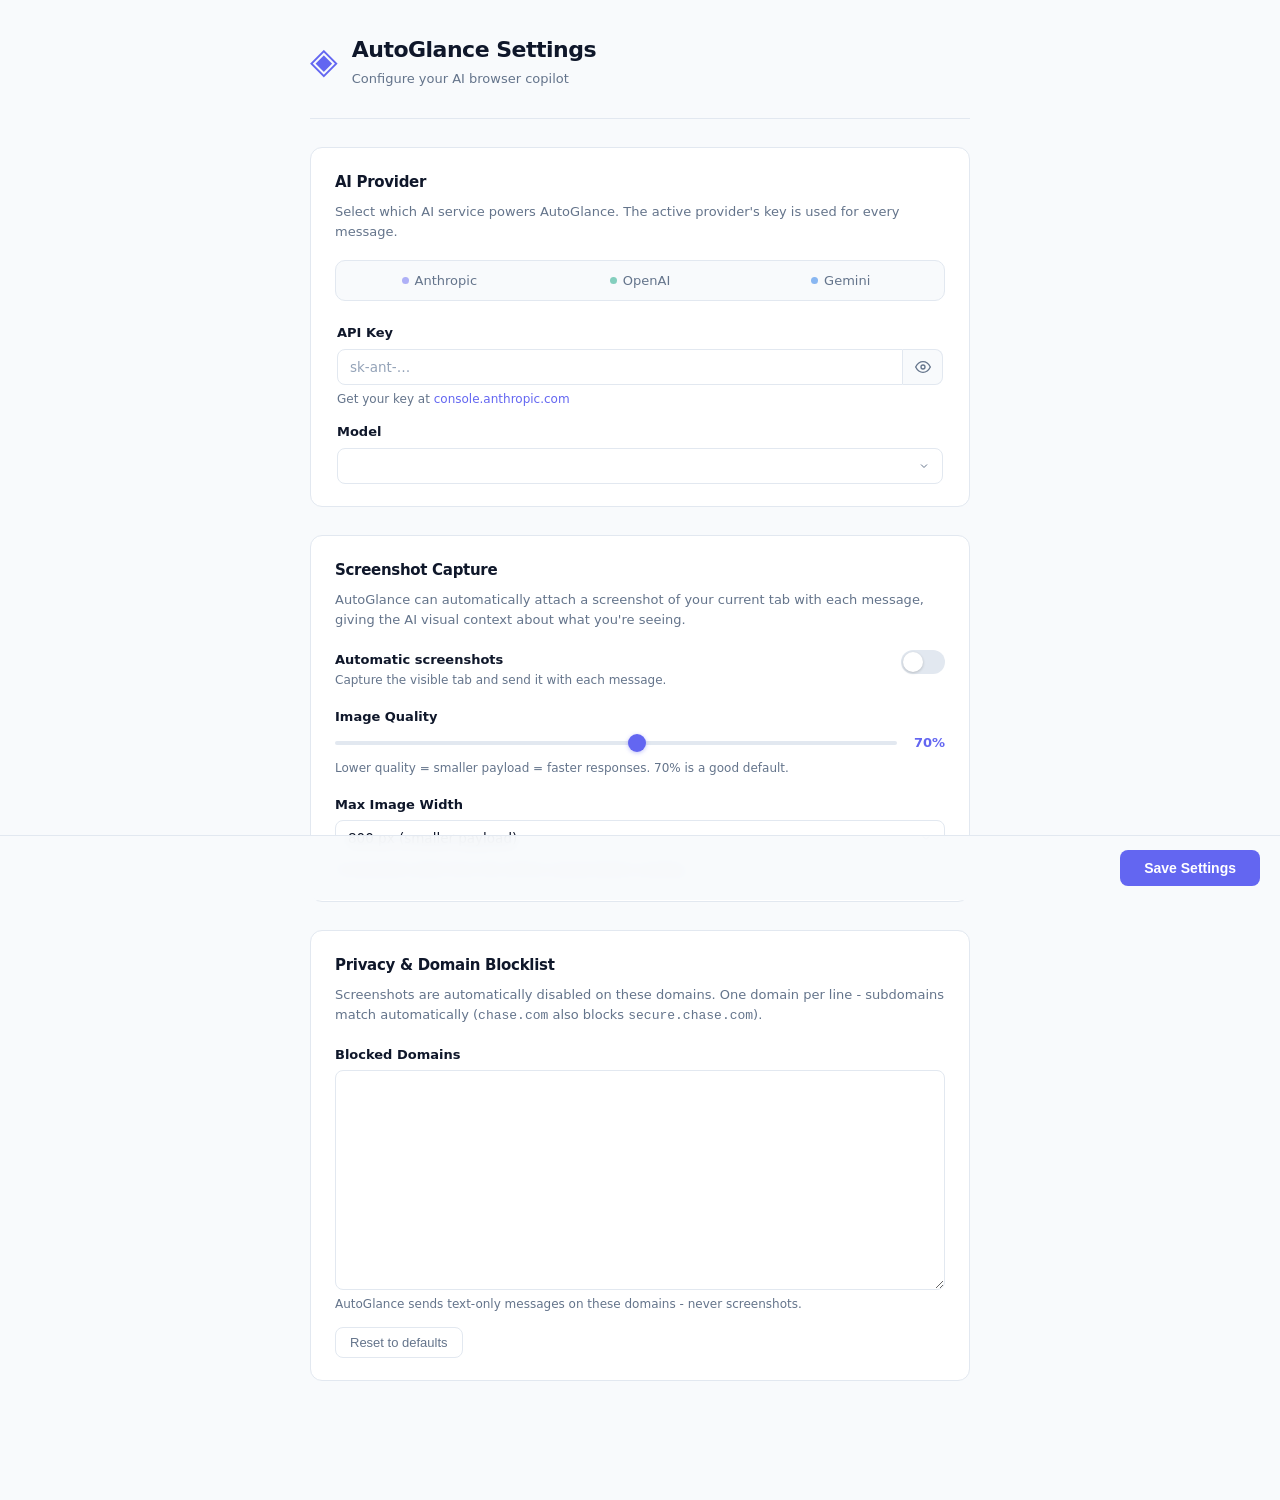
==== extension/options/options.html @ 5f8bc032 "first commit" ====
<!DOCTYPE html>
<html lang="en">
<head>
  <meta charset="UTF-8" />
  <meta name="viewport" content="width=device-width, initial-scale=1.0" />
  <title>AutoGlance Settings</title>
  <link rel="stylesheet" href="options.css" />
</head>
<body>
  <div class="page">
    <header class="page-header">
      <span class="logo-icon">◈</span>
      <div>
        <h1>AutoGlance Settings</h1>
        <p class="subtitle">Configure your AI browser copilot</p>
      </div>
    </header>

    <main class="sections">

      <!-- ── AI Provider ───────────────────────────────────── -->
      <section class="section">
        <h2 class="section-title">AI Provider</h2>
        <p class="section-desc">Select which AI service powers AutoGlance. The active provider's key is used for every message.</p>

        <!-- Segmented slider -->
        <div class="provider-slider" role="radiogroup" aria-label="Select provider">
          <div class="slider-pill" id="slider-pill"></div>
          <button class="slider-option" data-provider="anthropic" role="radio" aria-checked="false">
            <span class="option-dot option-dot--anthropic"></span>
            Anthropic
          </button>
          <button class="slider-option" data-provider="openai" role="radio" aria-checked="false">
            <span class="option-dot option-dot--openai"></span>
            OpenAI
          </button>
          <button class="slider-option" data-provider="gemini" role="radio" aria-checked="false">
            <span class="option-dot option-dot--gemini"></span>
            Gemini
          </button>
        </div>

        <!-- Per-provider panels - only one visible at a time -->
        <div id="panel-anthropic" class="provider-panel">
          <div class="field">
            <label class="label" for="anthropic-key">API Key</label>
            <div class="input-group">
              <input type="password" id="anthropic-key" class="input" placeholder="sk-ant-…" autocomplete="off" spellcheck="false" />
              <button type="button" class="input-action-btn toggle-key" data-target="anthropic-key" title="Show/hide key">
                <svg viewBox="0 0 24 24" fill="none" stroke="currentColor" stroke-width="2" width="16" height="16"><path d="M1 12s4-8 11-8 11 8 11 8-4 8-11 8-11-8-11-8z"/><circle cx="12" cy="12" r="3"/></svg>
              </button>
            </div>
            <p class="field-hint">Get your key at <a href="https://console.anthropic.com/settings/keys" target="_blank">console.anthropic.com</a></p>
          </div>
          <div class="field">
            <label class="label" for="anthropic-model">Model</label>
            <select id="anthropic-model" class="input select" data-provider-models="anthropic"></select>
          </div>
        </div>

        <div id="panel-openai" class="provider-panel hidden">
          <div class="field">
            <label class="label" for="openai-key">API Key</label>
            <div class="input-group">
              <input type="password" id="openai-key" class="input" placeholder="sk-…" autocomplete="off" spellcheck="false" />
              <button type="button" class="input-action-btn toggle-key" data-target="openai-key" title="Show/hide key">
                <svg viewBox="0 0 24 24" fill="none" stroke="currentColor" stroke-width="2" width="16" height="16"><path d="M1 12s4-8 11-8 11 8 11 8-4 8-11 8-11-8-11-8z"/><circle cx="12" cy="12" r="3"/></svg>
              </button>
            </div>
            <p class="field-hint">Get your key at <a href="https://platform.openai.com/api-keys" target="_blank">platform.openai.com</a></p>
          </div>
          <div class="field">
            <label class="label" for="openai-model">Model</label>
            <select id="openai-model" class="input select" data-provider-models="openai"></select>
          </div>
        </div>

        <div id="panel-gemini" class="provider-panel hidden">
          <div class="field">
            <label class="label" for="gemini-key">API Key</label>
            <div class="input-group">
              <input type="password" id="gemini-key" class="input" placeholder="AIza…" autocomplete="off" spellcheck="false" />
              <button type="button" class="input-action-btn toggle-key" data-target="gemini-key" title="Show/hide key">
                <svg viewBox="0 0 24 24" fill="none" stroke="currentColor" stroke-width="2" width="16" height="16"><path d="M1 12s4-8 11-8 11 8 11 8-4 8-11 8-11-8-11-8z"/><circle cx="12" cy="12" r="3"/></svg>
              </button>
            </div>
            <p class="field-hint">Get your key at <a href="https://aistudio.google.com/apikey" target="_blank">aistudio.google.com</a></p>
          </div>
          <div class="field">
            <label class="label" for="gemini-model">Model</label>
            <select id="gemini-model" class="input select" data-provider-models="gemini"></select>
          </div>
        </div>
      </section>

      <!-- ── Screenshot Settings ── -->
      <section class="section">
        <h2 class="section-title">Screenshot Capture</h2>
        <p class="section-desc">AutoGlance can automatically attach a screenshot of your current tab with each message, giving the AI visual context about what you're seeing.</p>

        <div class="field">
          <label class="toggle-row">
            <div>
              <span class="label">Automatic screenshots</span>
              <p class="field-hint">Capture the visible tab and send it with each message.</p>
            </div>
            <div class="toggle-wrapper">
              <input type="checkbox" id="screenshot-enabled" class="toggle-input" />
              <label for="screenshot-enabled" class="toggle-track"><span class="toggle-thumb"></span></label>
            </div>
          </label>
        </div>

        <div class="field">
          <label for="screenshot-quality" class="label">Image Quality</label>
          <div class="slider-row">
            <input type="range" id="screenshot-quality" class="slider" min="30" max="95" step="5" />
            <span id="quality-value" class="slider-value">70%</span>
          </div>
          <p class="field-hint">Lower quality = smaller payload = faster responses. 70% is a good default.</p>
        </div>

        <div class="field">
          <label for="max-width" class="label">Max Image Width</label>
          <select id="max-width" class="input select">
            <option value="800">800 px (smaller payload)</option>
            <option value="1280">1280 px (recommended)</option>
            <option value="1920">1920 px (full resolution)</option>
          </select>
          <p class="field-hint">Screenshots wider than this will be resized before sending.</p>
        </div>
      </section>

      <!-- ── Privacy / Blocklist ── -->
      <section class="section">
        <h2 class="section-title">Privacy &amp; Domain Blocklist</h2>
        <p class="section-desc">Screenshots are automatically disabled on these domains. One domain per line - subdomains match automatically (<code>chase.com</code> also blocks <code>secure.chase.com</code>).</p>

        <div class="field">
          <label for="blocked-domains" class="label">Blocked Domains</label>
          <textarea id="blocked-domains" class="input textarea" rows="10" spellcheck="false"></textarea>
          <p class="field-hint">AutoGlance sends text-only messages on these domains - never screenshots.</p>
        </div>

        <div class="domain-actions">
          <button id="reset-domains" class="secondary-btn">Reset to defaults</button>
        </div>
      </section>

    </main>

    <footer class="page-footer">
      <div id="save-status" class="save-status hidden"></div>
      <button id="save-btn" class="primary-btn">Save Settings</button>
    </footer>
  </div>

  <script type="module" src="options.js"></script>
</body>
</html>
---- extension/options/options.css ----
*, *::before, *::after { box-sizing: border-box; margin: 0; padding: 0; }

:root {
  --color-primary:      #6366f1;
  --color-primary-dark: #4f46e5;
  --color-primary-bg:   #eef2ff;
  --color-surface:      #ffffff;
  --color-bg:           #f8fafc;
  --color-border:       #e2e8f0;
  --color-text:         #0f172a;
  --color-text-muted:   #64748b;
  --color-text-faint:   #94a3b8;
  --color-danger:       #ef4444;
  --color-success:      #10b981;

  /* Provider accent colors */
  --color-anthropic: #6366f1;
  --color-openai:    #10a37f;
  --color-gemini:    #1a73e8;

  --font: -apple-system, BlinkMacSystemFont, 'Segoe UI', system-ui, sans-serif;
  --mono: 'Fira Code', Consolas, monospace;
}

body {
  font-family: var(--font);
  font-size: 14px;
  line-height: 1.6;
  color: var(--color-text);
  background: var(--color-bg);
  min-height: 100vh;
}

.page {
  max-width: 700px;
  margin: 0 auto;
  padding: 0 20px 120px;
}

/* ── Header ── */
.page-header {
  display: flex;
  align-items: center;
  gap: 14px;
  padding: 32px 0 28px;
  border-bottom: 1px solid var(--color-border);
  margin-bottom: 28px;
}

.logo-icon {
  font-size: 36px;
  color: var(--color-primary);
  flex-shrink: 0;
}

.page-header h1 {
  font-size: 22px;
  font-weight: 700;
  letter-spacing: -0.5px;
}

.subtitle {
  font-size: 13px;
  color: var(--color-text-muted);
  margin-top: 2px;
}

/* ── Sections ── */
.sections {
  display: flex;
  flex-direction: column;
  gap: 28px;
}

.section {
  background: var(--color-surface);
  border: 1px solid var(--color-border);
  border-radius: 12px;
  padding: 22px 24px;
  display: flex;
  flex-direction: column;
  gap: 18px;
}

.section-title {
  font-size: 15px;
  font-weight: 700;
  color: var(--color-text);
  letter-spacing: -0.3px;
}

.section-desc {
  font-size: 13px;
  color: var(--color-text-muted);
  line-height: 1.55;
  margin-top: -10px;
}

/* ── Provider Segmented Slider ── */
.provider-slider {
  position: relative;
  display: flex;
  background: var(--color-bg);
  border: 1.5px solid var(--color-border);
  border-radius: 10px;
  padding: 4px;
  gap: 2px;
}

/* Animated sliding pill that sits behind the active option */
.slider-pill {
  position: absolute;
  top: 4px;
  bottom: 4px;
  border-radius: 7px;
  background: var(--color-surface);
  box-shadow: 0 1px 4px rgba(0,0,0,.10);
  transition: left 0.22s cubic-bezier(.4,0,.2,1), width 0.22s cubic-bezier(.4,0,.2,1);
  pointer-events: none;
  z-index: 0;
}

.slider-option {
  position: relative;
  z-index: 1;
  flex: 1;
  display: flex;
  align-items: center;
  justify-content: center;
  gap: 6px;
  padding: 8px 10px;
  font-family: var(--font);
  font-size: 13px;
  font-weight: 500;
  color: var(--color-text-muted);
  background: transparent;
  border: none;
  border-radius: 7px;
  cursor: pointer;
  transition: color 0.15s;
  white-space: nowrap;
}

.slider-option:hover { color: var(--color-text); }

.slider-option.active {
  font-weight: 600;
  color: var(--color-text);
}

.slider-option[data-provider="anthropic"].active { color: var(--color-anthropic); }
.slider-option[data-provider="openai"].active    { color: var(--color-openai); }
.slider-option[data-provider="gemini"].active    { color: var(--color-gemini); }

/* Coloured dot per provider */
.option-dot {
  width: 7px;
  height: 7px;
  border-radius: 50%;
  flex-shrink: 0;
  opacity: 0.5;
  transition: opacity 0.15s;
}

.slider-option.active .option-dot { opacity: 1; }

.option-dot--anthropic { background: var(--color-anthropic); }
.option-dot--openai    { background: var(--color-openai); }
.option-dot--gemini    { background: var(--color-gemini); }

/* Provider setting panels */
.provider-panel {
  display: flex;
  flex-direction: column;
  gap: 14px;
  padding: 4px 2px 0;
}

.provider-panel.hidden { display: none; }

/* ── Fields ── */
.field {
  display: flex;
  flex-direction: column;
  gap: 5px;
}

.label {
  font-size: 13px;
  font-weight: 600;
  color: var(--color-text);
}

.required { color: var(--color-danger); }

.field-hint {
  font-size: 12px;
  color: var(--color-text-muted);
  line-height: 1.5;
}

.field-hint a {
  color: var(--color-primary);
  text-decoration: none;
}

.field-hint a:hover { text-decoration: underline; }

.field-hint code {
  font-family: var(--mono);
  font-size: 11.5px;
  background: var(--color-bg);
  padding: 1px 5px;
  border-radius: 4px;
  border: 1px solid var(--color-border);
}

/* ── Inputs ── */
.input {
  width: 100%;
  padding: 9px 12px;
  font-family: var(--font);
  font-size: 13.5px;
  color: var(--color-text);
  background: var(--color-surface);
  border: 1.5px solid var(--color-border);
  border-radius: 8px;
  outline: none;
  transition: border-color 0.15s, box-shadow 0.15s;
}

.input:focus {
  border-color: var(--color-primary);
  box-shadow: 0 0 0 3px rgba(99,102,241,.12);
}

.input::placeholder { color: var(--color-text-faint); }

.select {
  appearance: none;
  background-image: url("data:image/svg+xml,%3Csvg xmlns='http://www.w3.org/2000/svg' width='12' height='12' viewBox='0 0 24 24' fill='none' stroke='%2364748b' stroke-width='2'%3E%3Cpolyline points='6 9 12 15 18 9'/%3E%3C/svg%3E");
  background-repeat: no-repeat;
  background-position: right 12px center;
  padding-right: 36px;
  cursor: pointer;
}

.textarea {
  resize: vertical;
  min-height: 160px;
  font-family: var(--mono);
  font-size: 12.5px;
  line-height: 1.6;
}

/* Input with action button */
.input-group {
  display: flex;
}

.input-group .input {
  border-radius: 8px 0 0 8px;
  flex: 1;
}

.input-action-btn {
  display: flex;
  align-items: center;
  justify-content: center;
  width: 40px;
  background: var(--color-bg);
  border: 1.5px solid var(--color-border);
  border-left: none;
  border-radius: 0 8px 8px 0;
  cursor: pointer;
  color: var(--color-text-muted);
  transition: background 0.15s, color 0.15s;
}

.input-action-btn:hover {
  background: var(--color-primary-bg);
  color: var(--color-primary);
}

/* ── Toggle Switch ── */
.toggle-row {
  display: flex;
  align-items: flex-start;
  justify-content: space-between;
  gap: 16px;
  cursor: default;
}

.toggle-wrapper { flex-shrink: 0; position: relative; margin-top: 2px; }

.toggle-input { position: absolute; opacity: 0; width: 0; height: 0; }

.toggle-track {
  display: flex;
  align-items: center;
  width: 44px;
  height: 24px;
  background: var(--color-border);
  border-radius: 12px;
  padding: 2px;
  cursor: pointer;
  transition: background 0.2s;
}

.toggle-input:checked + .toggle-track { background: var(--color-primary); }

.toggle-thumb {
  width: 20px;
  height: 20px;
  background: #fff;
  border-radius: 50%;
  box-shadow: 0 1px 3px rgba(0,0,0,.2);
  transition: transform 0.2s;
}

.toggle-input:checked + .toggle-track .toggle-thumb { transform: translateX(20px); }

/* ── Slider ── */
.slider-row { display: flex; align-items: center; gap: 12px; }

.slider {
  flex: 1;
  -webkit-appearance: none;
  height: 4px;
  border-radius: 2px;
  background: var(--color-border);
  outline: none;
  cursor: pointer;
}

.slider::-webkit-slider-thumb {
  -webkit-appearance: none;
  width: 18px;
  height: 18px;
  border-radius: 50%;
  background: var(--color-primary);
  cursor: pointer;
  box-shadow: 0 1px 4px rgba(99,102,241,.4);
}

.slider-value {
  font-size: 13px;
  font-weight: 600;
  color: var(--color-primary);
  min-width: 36px;
  text-align: right;
}

/* ── Misc ── */
.domain-actions { display: flex; gap: 8px; margin-top: -4px; }

.secondary-btn {
  padding: 7px 14px;
  font-size: 13px;
  font-weight: 500;
  background: var(--color-surface);
  border: 1.5px solid var(--color-border);
  border-radius: 8px;
  cursor: pointer;
  color: var(--color-text-muted);
  transition: border-color 0.15s, color 0.15s;
}

.secondary-btn:hover { border-color: var(--color-primary); color: var(--color-primary); }

/* ── Footer ── */
.page-footer {
  position: fixed;
  bottom: 0;
  left: 0;
  right: 0;
  background: rgba(248,250,252,.92);
  backdrop-filter: blur(8px);
  border-top: 1px solid var(--color-border);
  padding: 14px 20px;
  display: flex;
  align-items: center;
  justify-content: flex-end;
  gap: 12px;
}

.primary-btn {
  padding: 10px 24px;
  font-size: 14px;
  font-weight: 600;
  background: var(--color-primary);
  color: #fff;
  border: none;
  border-radius: 8px;
  cursor: pointer;
  transition: background 0.15s, transform 0.1s;
}

.primary-btn:hover { background: var(--color-primary-dark); }
.primary-btn:active { transform: scale(0.97); }
.primary-btn:disabled { opacity: 0.5; cursor: not-allowed; }

.save-status {
  font-size: 13px;
  font-weight: 500;
  padding: 6px 12px;
  border-radius: 6px;
}

.save-status.success { background: #ecfdf5; color: #065f46; }
.save-status.error   { background: #fef2f2; color: #991b1b; }
.save-status.hidden  { display: none; }
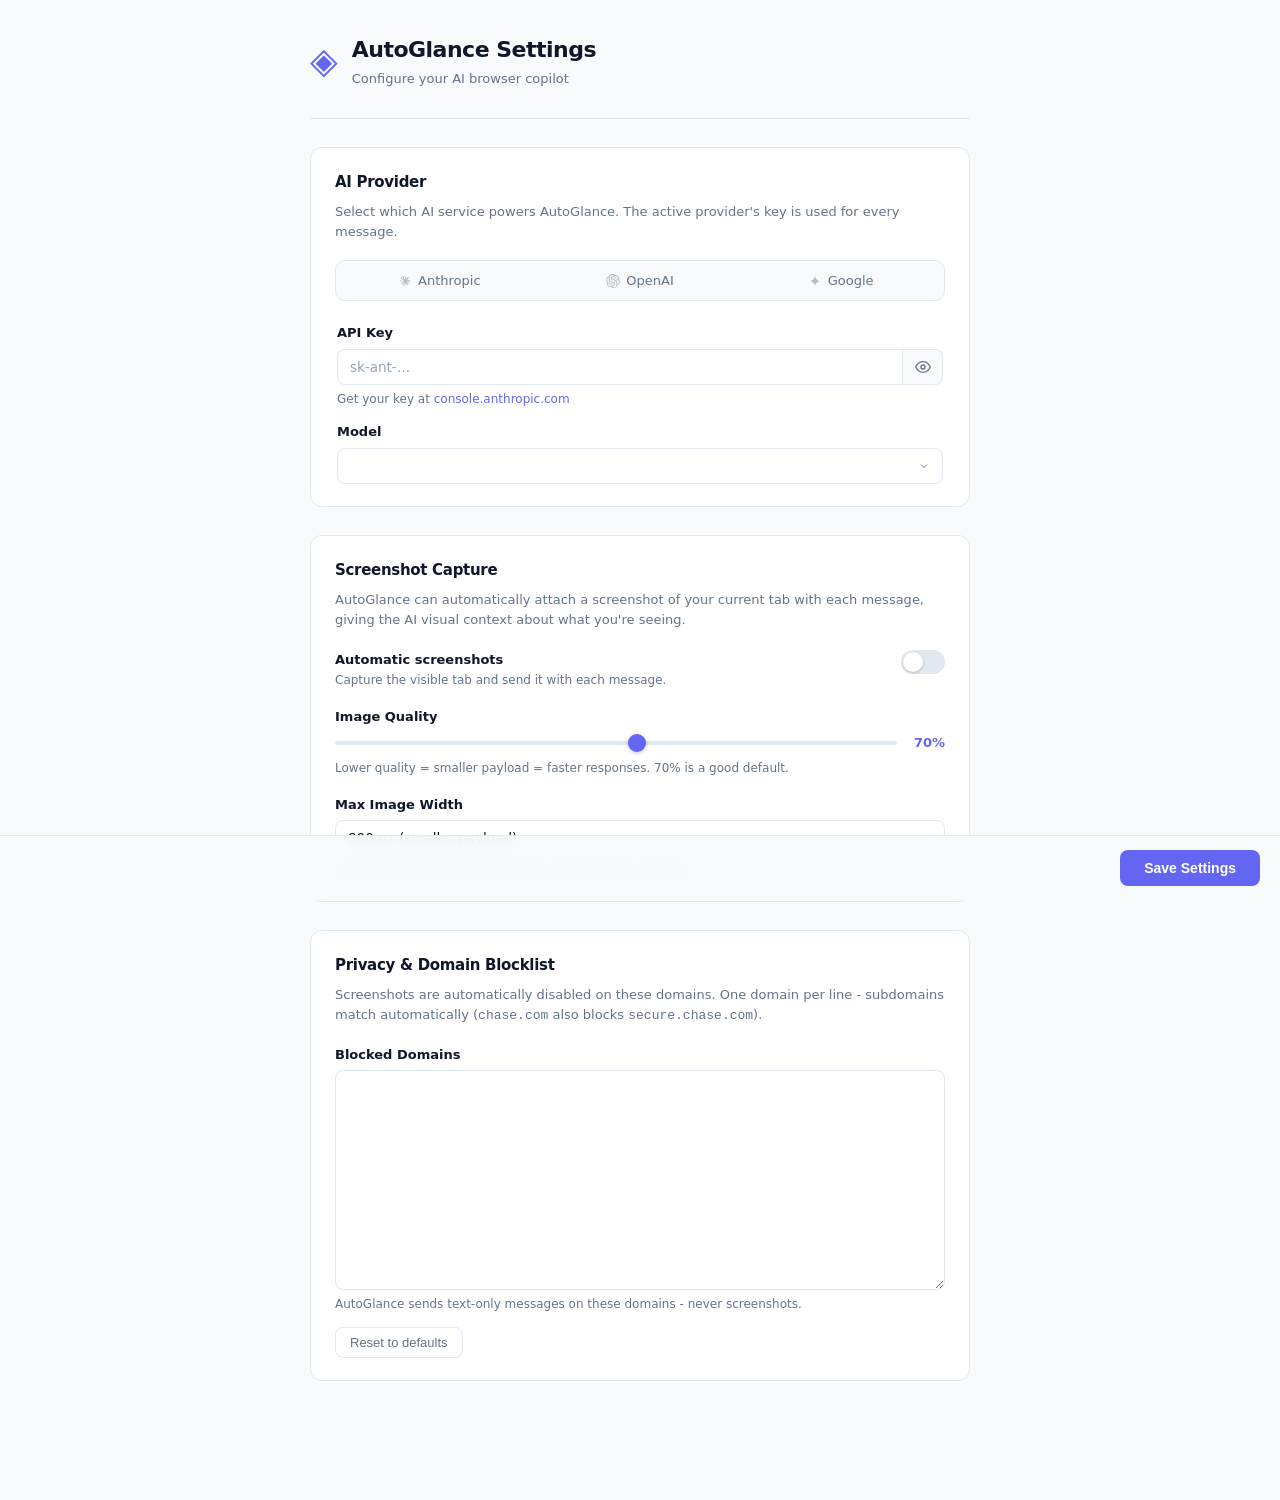
==== commit 48f6d029: "v3.1" ====
--- a/extension/options/options.html
+++ b/extension/options/options.html
@@ -27,16 +27,22 @@
         <div class="provider-slider" role="radiogroup" aria-label="Select provider">
           <div class="slider-pill" id="slider-pill"></div>
           <button class="slider-option" data-provider="anthropic" role="radio" aria-checked="false">
-            <span class="option-dot option-dot--anthropic"></span>
+            <svg class="option-icon" viewBox="0 0 512 512" fill="currentColor" aria-hidden="true">
+              <path d="M142.27 316.619l73.655-41.326 1.238-3.589-1.238-1.996-3.589-.001-12.31-.759-42.084-1.138-36.498-1.516-35.361-1.896-8.897-1.895-8.34-10.995.859-5.484 7.482-5.03 10.717.935 23.683 1.617 35.537 2.452 25.782 1.517 38.193 3.968h6.064l.86-2.451-2.073-1.517-1.618-1.517-36.776-24.922-39.81-26.338-20.852-15.166-11.273-7.683-5.687-7.204-2.451-15.721 10.237-11.273 13.75.935 3.513.936 13.928 10.716 29.749 23.027 38.848 28.612 5.687 4.727 2.275-1.617.278-1.138-2.553-4.271-21.13-38.193-22.546-38.848-10.035-16.101-2.654-9.655c-.935-3.968-1.617-7.304-1.617-11.374l11.652-15.823 6.445-2.073 15.545 2.073 6.547 5.687 9.655 22.092 15.646 34.78 24.265 47.291 7.103 14.028 3.791 12.992 1.416 3.968 2.449-.001v-2.275l1.997-26.641 3.69-32.707 3.589-42.084 1.239-11.854 5.863-14.206 11.652-7.683 9.099 4.348 7.482 10.716-1.036 6.926-4.449 28.915-8.72 45.294-5.687 30.331h3.313l3.792-3.791 15.342-20.372 25.782-32.227 11.374-12.789 13.27-14.129 8.517-6.724 16.1-.001 11.854 17.617-5.307 18.199-16.581 21.029-13.75 17.819-19.716 26.54-12.309 21.231 1.138 1.694 2.932-.278 44.536-9.479 24.062-4.347 28.714-4.928 12.992 6.066 1.416 6.167-5.106 12.613-30.71 7.583-36.018 7.204-53.636 12.689-.657.48.758.935 24.164 2.275 10.337.556h25.301l47.114 3.514 12.309 8.139 7.381 9.959-1.238 7.583-18.957 9.655-25.579-6.066-59.702-14.205-20.474-5.106-2.83-.001v1.694l17.061 16.682 31.266 28.233 39.152 36.397 1.997 8.999-5.03 7.102-5.307-.758-34.401-25.883-13.27-11.651-30.053-25.302-1.996-.001v2.654l6.926 10.136 36.574 54.975 1.895 16.859-2.653 5.485-9.479 3.311-10.414-1.895-21.408-30.054-22.092-33.844-17.819-30.331-2.173 1.238-10.515 113.261-4.929 5.788-11.374 4.348-9.478-7.204-5.03-11.652 5.03-23.027 6.066-30.052 4.928-23.886 4.449-29.674 2.654-9.858-.177-.657-2.173.278-22.37 30.71-34.021 45.977-26.919 28.815-6.445 2.553-11.173-5.789 1.037-10.337 6.243-9.2 37.257-47.392 22.47-29.371 14.508-16.961-.101-2.451h-.859l-98.954 64.251-17.618 2.275-7.583-7.103.936-11.652 3.589-3.791 29.749-20.474z"/>
+            </svg>
             Anthropic
           </button>
           <button class="slider-option" data-provider="openai" role="radio" aria-checked="false">
-            <span class="option-dot option-dot--openai"></span>
+            <svg class="option-icon" viewBox="0 0 24 24" fill="currentColor" aria-hidden="true">
+              <path d="M22.28 9.82a5.99 5.99 0 0 0-.52-4.91 6.05 6.05 0 0 0-6.51-2.9A6.07 6.07 0 0 0 4.98 4.18a5.99 5.99 0 0 0-4 2.9 6.05 6.05 0 0 0 .74 7.1 5.98 5.98 0 0 0 .51 4.91 6.05 6.05 0 0 0 6.51 2.9A6.07 6.07 0 0 0 13.26 24a6.06 6.06 0 0 0 5.77-4.21 5.99 5.99 0 0 0 4-2.9 6.06 6.06 0 0 0-.75-7.07zm-9.02 12.61a4.48 4.48 0 0 1-2.88-1.04l.14-.08 4.78-2.76a.8.8 0 0 0 .39-.68V11.7l2.02 1.17a.07.07 0 0 1 .04.05v5.58a4.5 4.5 0 0 1-4.49 4.49zM3.6 18.3a4.47 4.47 0 0 1-.54-3.01l.14.08 4.78 2.76a.77.77 0 0 0 .78 0l5.84-3.37v2.33a.08.08 0 0 1-.03.06L9.74 19.95A4.5 4.5 0 0 1 3.6 18.3zm-1.26-10.4a4.49 4.49 0 0 1 2.37-1.97v5.68a.77.77 0 0 0 .39.68l5.81 3.35-2.02 1.17a.08.08 0 0 1-.07 0L3.99 14a4.5 4.5 0 0 1-1.65-6.1zm16.6 3.86-5.84-3.37 2.02-1.17a.08.08 0 0 1 .07 0l4.83 2.79a4.49 4.49 0 0 1-.68 8.1v-5.67a.79.79 0 0 0-.4-.68zm2.01-3.02-.14-.08-4.77-2.78a.78.78 0 0 0-.79 0L9.41 9.23V6.9a.07.07 0 0 1 .03-.06l4.83-2.79a4.5 4.5 0 0 1 6.68 4.66zm-12.64 4.14L6.3 11.71a.08.08 0 0 1-.04-.06V6.08a4.5 4.5 0 0 1 7.38-3.45l-.14.08-4.78 2.76a.8.8 0 0 0-.39.68zm1.1-2.36 2.6-1.5 2.6 1.5v3l-2.6 1.5-2.6-1.5z"/>
+            </svg>
             OpenAI
           </button>
           <button class="slider-option" data-provider="gemini" role="radio" aria-checked="false">
-            <span class="option-dot option-dot--gemini"></span>
-            Gemini
+            <svg class="option-icon" viewBox="0 0 24 24" fill="currentColor" aria-hidden="true">
+              <path d="M12 2C12 7.52 7.52 12 2 12c5.52 0 10 4.48 10 10 0-5.52 4.48-10 10-10-5.52 0-10-4.48-10-10z"/>
+            </svg>
+            Google
           </button>
         </div>
 
--- a/extension/options/options.css
+++ b/extension/options/options.css
@@ -14,7 +14,7 @@
   --color-success:      #10b981;
 
   /* Provider accent colors */
-  --color-anthropic: #6366f1;
+  --color-anthropic: #E8784D;
   --color-openai:    #10a37f;
   --color-gemini:    #1a73e8;
 
@@ -152,21 +152,16 @@
 .slider-option[data-provider="openai"].active    { color: var(--color-openai); }
 .slider-option[data-provider="gemini"].active    { color: var(--color-gemini); }
 
-/* Coloured dot per provider */
-.option-dot {
-  width: 7px;
-  height: 7px;
-  border-radius: 50%;
+/* Provider logo icon */
+.option-icon {
+  width: 14px;
+  height: 14px;
   flex-shrink: 0;
-  opacity: 0.5;
+  opacity: 0.45;
   transition: opacity 0.15s;
 }
 
-.slider-option.active .option-dot { opacity: 1; }
-
-.option-dot--anthropic { background: var(--color-anthropic); }
-.option-dot--openai    { background: var(--color-openai); }
-.option-dot--gemini    { background: var(--color-gemini); }
+.slider-option.active .option-icon { opacity: 1; }
 
 /* Provider setting panels */
 .provider-panel {
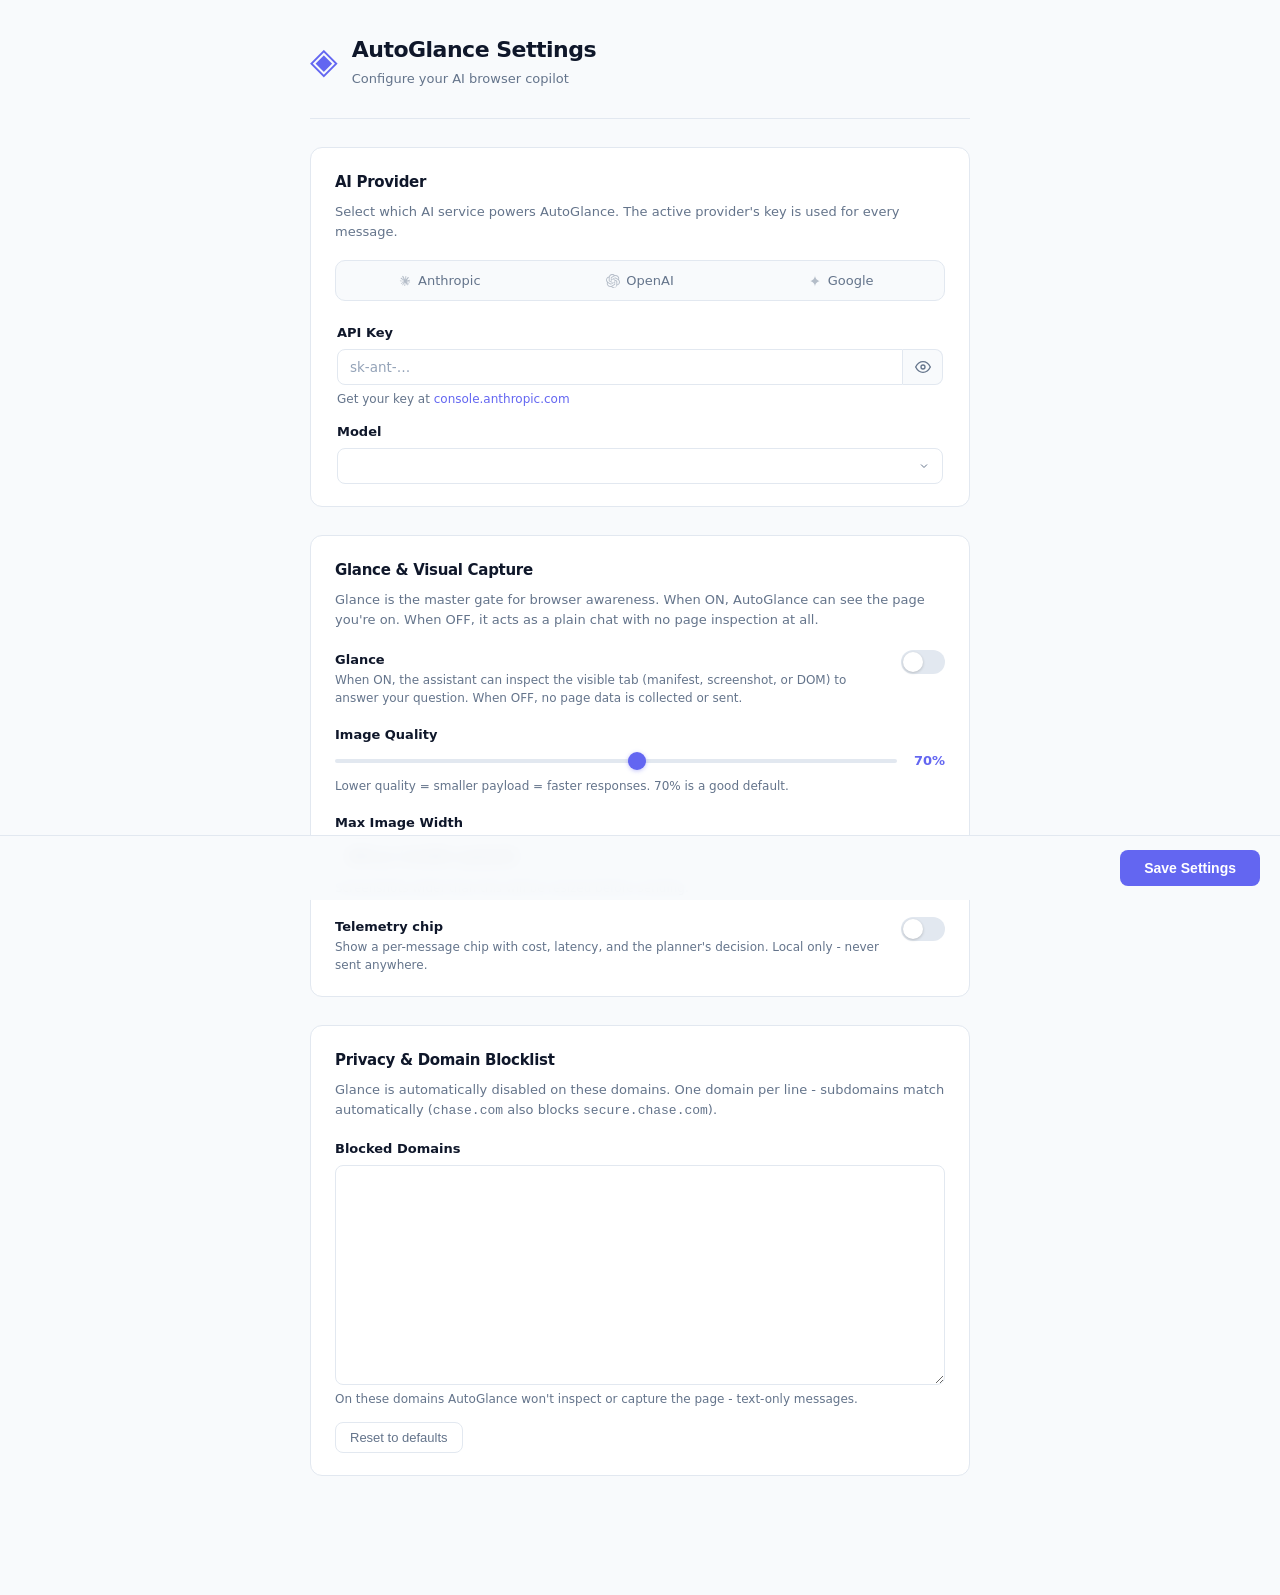
==== commit a7fba133: "v4.0 - new glance optimization architecture first stage" ====
--- a/extension/options/options.html
+++ b/extension/options/options.html
@@ -99,20 +99,20 @@
         </div>
       </section>
 
-      <!-- ── Screenshot Settings ── -->
+      <!-- ── Glance & Visual Capture ── -->
       <section class="section">
-        <h2 class="section-title">Screenshot Capture</h2>
-        <p class="section-desc">AutoGlance can automatically attach a screenshot of your current tab with each message, giving the AI visual context about what you're seeing.</p>
+        <h2 class="section-title">Glance &amp; Visual Capture</h2>
+        <p class="section-desc">Glance is the master gate for browser awareness. When ON, AutoGlance can see the page you're on. When OFF, it acts as a plain chat with no page inspection at all.</p>
 
         <div class="field">
           <label class="toggle-row">
             <div>
-              <span class="label">Automatic screenshots</span>
-              <p class="field-hint">Capture the visible tab and send it with each message.</p>
+              <span class="label">Glance</span>
+              <p class="field-hint">When ON, the assistant can inspect the visible tab (manifest, screenshot, or DOM) to answer your question. When OFF, no page data is collected or sent.</p>
             </div>
             <div class="toggle-wrapper">
-              <input type="checkbox" id="screenshot-enabled" class="toggle-input" />
-              <label for="screenshot-enabled" class="toggle-track"><span class="toggle-thumb"></span></label>
+              <input type="checkbox" id="glance-enabled" class="toggle-input" />
+              <label for="glance-enabled" class="toggle-track"><span class="toggle-thumb"></span></label>
             </div>
           </label>
         </div>
@@ -135,17 +135,30 @@
           </select>
           <p class="field-hint">Screenshots wider than this will be resized before sending.</p>
         </div>
+
+        <div class="field">
+          <label class="toggle-row">
+            <div>
+              <span class="label">Telemetry chip</span>
+              <p class="field-hint">Show a per-message chip with cost, latency, and the planner's decision. Local only - never sent anywhere.</p>
+            </div>
+            <div class="toggle-wrapper">
+              <input type="checkbox" id="show-telemetry" class="toggle-input" />
+              <label for="show-telemetry" class="toggle-track"><span class="toggle-thumb"></span></label>
+            </div>
+          </label>
+        </div>
       </section>
 
       <!-- ── Privacy / Blocklist ── -->
       <section class="section">
         <h2 class="section-title">Privacy &amp; Domain Blocklist</h2>
-        <p class="section-desc">Screenshots are automatically disabled on these domains. One domain per line - subdomains match automatically (<code>chase.com</code> also blocks <code>secure.chase.com</code>).</p>
+        <p class="section-desc">Glance is automatically disabled on these domains. One domain per line - subdomains match automatically (<code>chase.com</code> also blocks <code>secure.chase.com</code>).</p>
 
         <div class="field">
           <label for="blocked-domains" class="label">Blocked Domains</label>
           <textarea id="blocked-domains" class="input textarea" rows="10" spellcheck="false"></textarea>
-          <p class="field-hint">AutoGlance sends text-only messages on these domains - never screenshots.</p>
+          <p class="field-hint">On these domains AutoGlance won't inspect or capture the page - text-only messages.</p>
         </div>
 
         <div class="domain-actions">
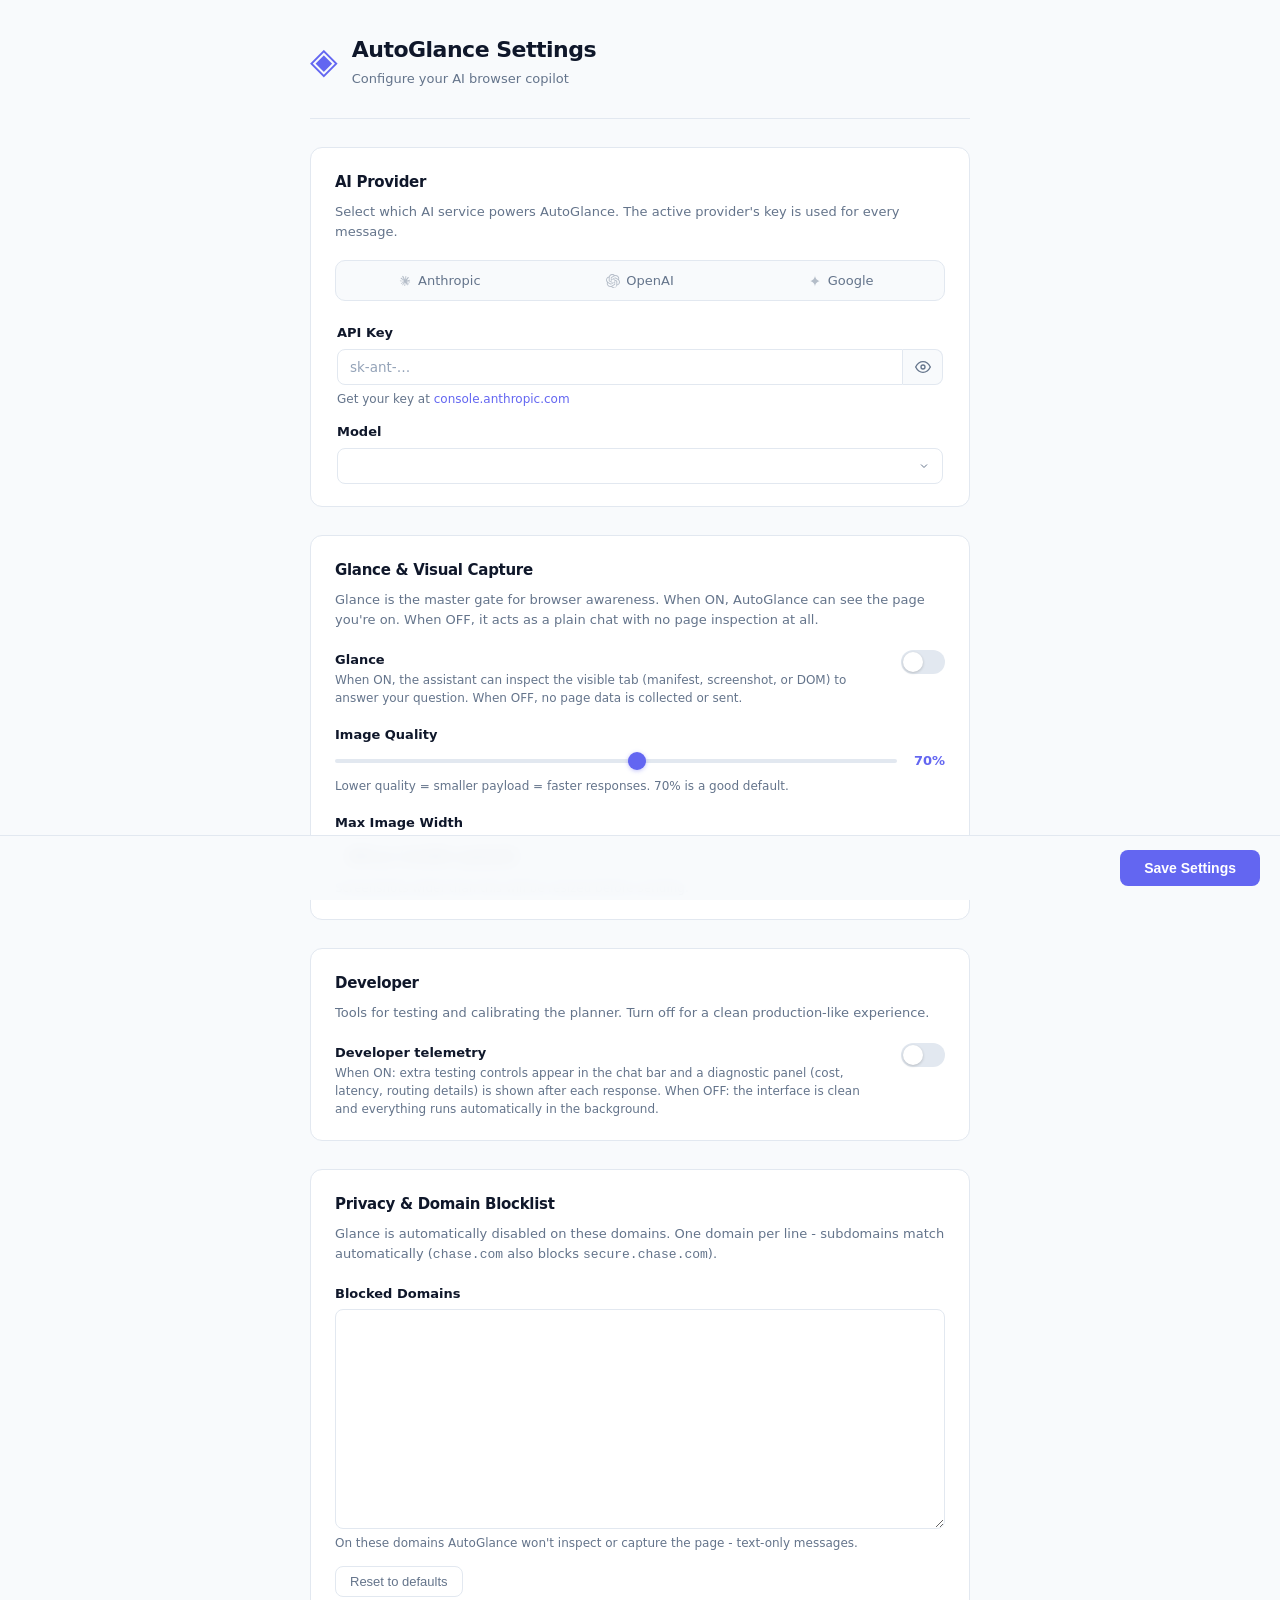
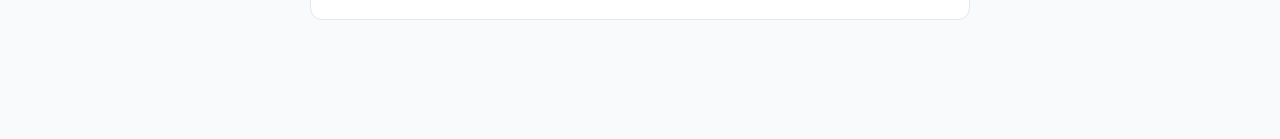
==== commit 65fe6bf5: "v4.3 - new glance optimization architecture version 4" ====
--- a/extension/options/options.html
+++ b/extension/options/options.html
@@ -136,18 +136,26 @@
           <p class="field-hint">Screenshots wider than this will be resized before sending.</p>
         </div>
 
+      </section>
+
+      <!-- ── Developer ── -->
+      <section class="section">
+        <h2 class="section-title">Developer</h2>
+        <p class="section-desc">Tools for testing and calibrating the planner. Turn off for a clean production-like experience.</p>
+
         <div class="field">
           <label class="toggle-row">
             <div>
-              <span class="label">Telemetry chip</span>
-              <p class="field-hint">Show a per-message chip with cost, latency, and the planner's decision. Local only - never sent anywhere.</p>
+              <span class="label">Developer telemetry</span>
+              <p class="field-hint">When ON: extra testing controls appear in the chat bar and a diagnostic panel (cost, latency, routing details) is shown after each response. When OFF: the interface is clean and everything runs automatically in the background.</p>
             </div>
             <div class="toggle-wrapper">
-              <input type="checkbox" id="show-telemetry" class="toggle-input" />
-              <label for="show-telemetry" class="toggle-track"><span class="toggle-thumb"></span></label>
+              <input type="checkbox" id="developer-telemetry" class="toggle-input" />
+              <label for="developer-telemetry" class="toggle-track"><span class="toggle-thumb"></span></label>
             </div>
           </label>
         </div>
+
       </section>
 
       <!-- ── Privacy / Blocklist ── -->
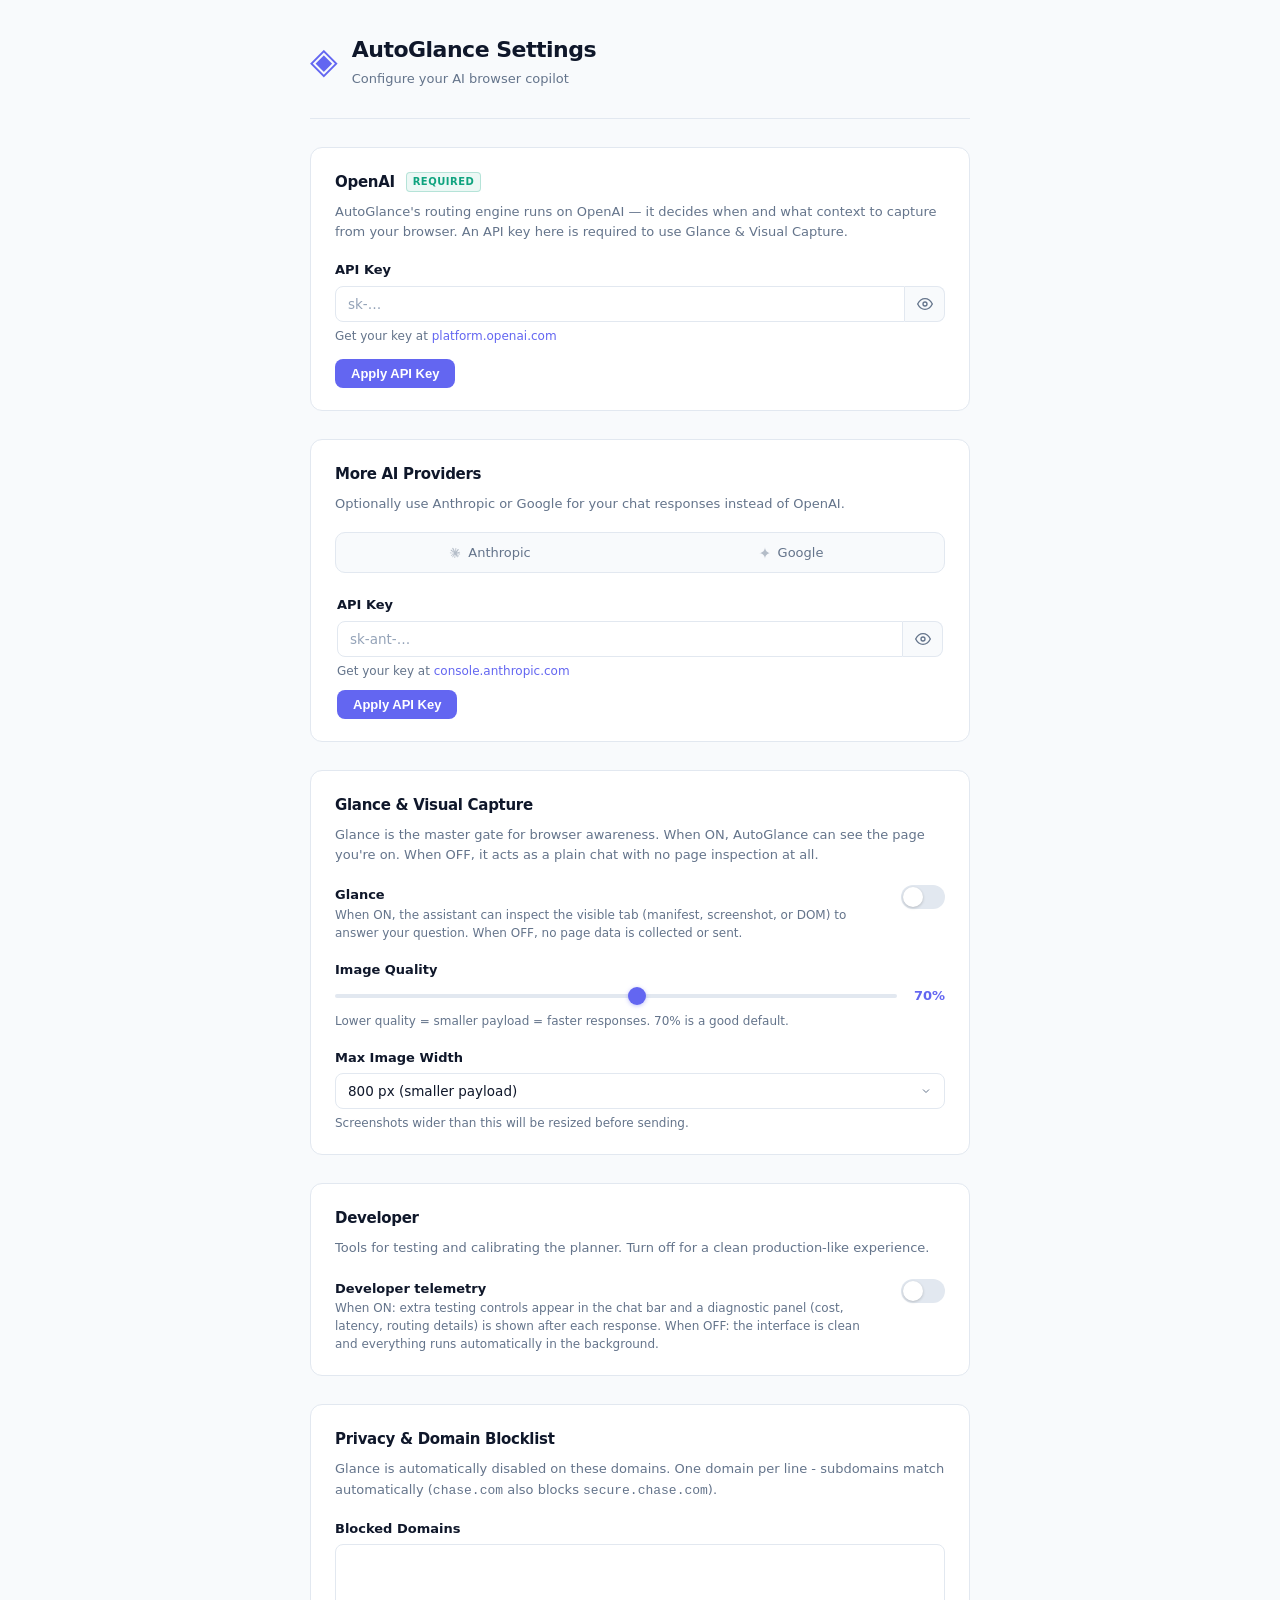
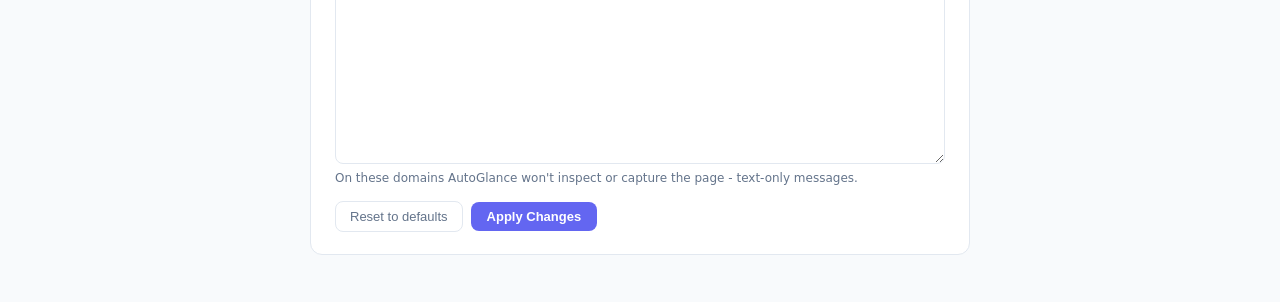
==== commit 8420278a: "v5.0 - settings page update" ====
--- a/extension/options/options.html
+++ b/extension/options/options.html
@@ -18,10 +18,31 @@
 
     <main class="sections">
 
-      <!-- ── AI Provider ───────────────────────────────────── -->
+      <!-- ── OpenAI (Required) ──────────────────────────────────────────────── -->
       <section class="section">
-        <h2 class="section-title">AI Provider</h2>
-        <p class="section-desc">Select which AI service powers AutoGlance. The active provider's key is used for every message.</p>
+        <h2 class="section-title">OpenAI <span class="required-badge">Required</span></h2>
+        <p class="section-desc">AutoGlance's routing engine runs on OpenAI — it decides when and what context to capture from your browser. An API key here is required to use Glance &amp; Visual Capture.</p>
+
+        <div class="field">
+          <label class="label" for="openai-key">API Key</label>
+          <div class="input-group">
+            <input type="password" id="openai-key" class="input" placeholder="sk-…" autocomplete="off" spellcheck="false" />
+            <button type="button" class="input-action-btn toggle-key" data-target="openai-key" title="Show/hide key">
+              <svg viewBox="0 0 24 24" fill="none" stroke="currentColor" stroke-width="2" width="16" height="16"><path d="M1 12s4-8 11-8 11 8 11 8-4 8-11 8-11-8-11-8z"/><circle cx="12" cy="12" r="3"/></svg>
+            </button>
+          </div>
+          <p class="field-hint">Get your key at <a href="https://platform.openai.com/api-keys" target="_blank">platform.openai.com</a></p>
+        </div>
+        <div class="section-actions">
+          <button id="apply-openai-key" class="apply-btn">Apply API Key</button>
+          <span id="openai-key-status" class="inline-status hidden"></span>
+        </div>
+      </section>
+
+      <!-- ── More AI Providers ──────────────────────────────────────────────── -->
+      <section class="section">
+        <h2 class="section-title">More AI Providers</h2>
+        <p class="section-desc">Optionally use Anthropic or Google for your chat responses instead of OpenAI.</p>
 
         <!-- Segmented slider -->
         <div class="provider-slider" role="radiogroup" aria-label="Select provider">
@@ -32,12 +53,6 @@
             </svg>
             Anthropic
           </button>
-          <button class="slider-option" data-provider="openai" role="radio" aria-checked="false">
-            <svg class="option-icon" viewBox="0 0 24 24" fill="currentColor" aria-hidden="true">
-              <path d="M22.28 9.82a5.99 5.99 0 0 0-.52-4.91 6.05 6.05 0 0 0-6.51-2.9A6.07 6.07 0 0 0 4.98 4.18a5.99 5.99 0 0 0-4 2.9 6.05 6.05 0 0 0 .74 7.1 5.98 5.98 0 0 0 .51 4.91 6.05 6.05 0 0 0 6.51 2.9A6.07 6.07 0 0 0 13.26 24a6.06 6.06 0 0 0 5.77-4.21 5.99 5.99 0 0 0 4-2.9 6.06 6.06 0 0 0-.75-7.07zm-9.02 12.61a4.48 4.48 0 0 1-2.88-1.04l.14-.08 4.78-2.76a.8.8 0 0 0 .39-.68V11.7l2.02 1.17a.07.07 0 0 1 .04.05v5.58a4.5 4.5 0 0 1-4.49 4.49zM3.6 18.3a4.47 4.47 0 0 1-.54-3.01l.14.08 4.78 2.76a.77.77 0 0 0 .78 0l5.84-3.37v2.33a.08.08 0 0 1-.03.06L9.74 19.95A4.5 4.5 0 0 1 3.6 18.3zm-1.26-10.4a4.49 4.49 0 0 1 2.37-1.97v5.68a.77.77 0 0 0 .39.68l5.81 3.35-2.02 1.17a.08.08 0 0 1-.07 0L3.99 14a4.5 4.5 0 0 1-1.65-6.1zm16.6 3.86-5.84-3.37 2.02-1.17a.08.08 0 0 1 .07 0l4.83 2.79a4.49 4.49 0 0 1-.68 8.1v-5.67a.79.79 0 0 0-.4-.68zm2.01-3.02-.14-.08-4.77-2.78a.78.78 0 0 0-.79 0L9.41 9.23V6.9a.07.07 0 0 1 .03-.06l4.83-2.79a4.5 4.5 0 0 1 6.68 4.66zm-12.64 4.14L6.3 11.71a.08.08 0 0 1-.04-.06V6.08a4.5 4.5 0 0 1 7.38-3.45l-.14.08-4.78 2.76a.8.8 0 0 0-.39.68zm1.1-2.36 2.6-1.5 2.6 1.5v3l-2.6 1.5-2.6-1.5z"/>
-            </svg>
-            OpenAI
-          </button>
           <button class="slider-option" data-provider="gemini" role="radio" aria-checked="false">
             <svg class="option-icon" viewBox="0 0 24 24" fill="currentColor" aria-hidden="true">
               <path d="M12 2C12 7.52 7.52 12 2 12c5.52 0 10 4.48 10 10 0-5.52 4.48-10 10-10-5.52 0-10-4.48-10-10z"/>
@@ -46,7 +61,6 @@
           </button>
         </div>
 
-        <!-- Per-provider panels - only one visible at a time -->
         <div id="panel-anthropic" class="provider-panel">
           <div class="field">
             <label class="label" for="anthropic-key">API Key</label>
@@ -58,26 +72,9 @@
             </div>
             <p class="field-hint">Get your key at <a href="https://console.anthropic.com/settings/keys" target="_blank">console.anthropic.com</a></p>
           </div>
-          <div class="field">
-            <label class="label" for="anthropic-model">Model</label>
-            <select id="anthropic-model" class="input select" data-provider-models="anthropic"></select>
-          </div>
-        </div>
-
-        <div id="panel-openai" class="provider-panel hidden">
-          <div class="field">
-            <label class="label" for="openai-key">API Key</label>
-            <div class="input-group">
-              <input type="password" id="openai-key" class="input" placeholder="sk-…" autocomplete="off" spellcheck="false" />
-              <button type="button" class="input-action-btn toggle-key" data-target="openai-key" title="Show/hide key">
-                <svg viewBox="0 0 24 24" fill="none" stroke="currentColor" stroke-width="2" width="16" height="16"><path d="M1 12s4-8 11-8 11 8 11 8-4 8-11 8-11-8-11-8z"/><circle cx="12" cy="12" r="3"/></svg>
-              </button>
-            </div>
-            <p class="field-hint">Get your key at <a href="https://platform.openai.com/api-keys" target="_blank">platform.openai.com</a></p>
-          </div>
-          <div class="field">
-            <label class="label" for="openai-model">Model</label>
-            <select id="openai-model" class="input select" data-provider-models="openai"></select>
+          <div class="section-actions">
+            <button id="apply-anthropic-key" class="apply-btn">Apply API Key</button>
+            <span id="anthropic-key-status" class="inline-status hidden"></span>
           </div>
         </div>
 
@@ -92,15 +89,15 @@
             </div>
             <p class="field-hint">Get your key at <a href="https://aistudio.google.com/apikey" target="_blank">aistudio.google.com</a></p>
           </div>
-          <div class="field">
-            <label class="label" for="gemini-model">Model</label>
-            <select id="gemini-model" class="input select" data-provider-models="gemini"></select>
+          <div class="section-actions">
+            <button id="apply-gemini-key" class="apply-btn">Apply API Key</button>
+            <span id="gemini-key-status" class="inline-status hidden"></span>
           </div>
         </div>
       </section>
 
       <!-- ── Glance & Visual Capture ── -->
-      <section class="section">
+      <section class="section section--lockable" id="section-glance">
         <h2 class="section-title">Glance &amp; Visual Capture</h2>
         <p class="section-desc">Glance is the master gate for browser awareness. When ON, AutoGlance can see the page you're on. When OFF, it acts as a plain chat with no page inspection at all.</p>
 
@@ -117,29 +114,36 @@
           </label>
         </div>
 
-        <div class="field">
-          <label for="screenshot-quality" class="label">Image Quality</label>
-          <div class="slider-row">
-            <input type="range" id="screenshot-quality" class="slider" min="30" max="95" step="5" />
-            <span id="quality-value" class="slider-value">70%</span>
+        <div id="glance-settings-body" class="glance-settings-body">
+          <div class="field">
+            <label for="screenshot-quality" class="label">Image Quality</label>
+            <div class="slider-row">
+              <input type="range" id="screenshot-quality" class="slider" min="30" max="95" step="5" />
+              <span id="quality-value" class="slider-value">70%</span>
+            </div>
+            <p class="field-hint">Lower quality = smaller payload = faster responses. 70% is a good default.</p>
           </div>
-          <p class="field-hint">Lower quality = smaller payload = faster responses. 70% is a good default.</p>
+
+          <div class="field">
+            <label for="max-width" class="label">Max Image Width</label>
+            <select id="max-width" class="input select">
+              <option value="800">800 px (smaller payload)</option>
+              <option value="1280">1280 px (recommended)</option>
+              <option value="1920">1920 px (full resolution)</option>
+            </select>
+            <p class="field-hint">Screenshots wider than this will be resized before sending.</p>
+          </div>
         </div>
 
-        <div class="field">
-          <label for="max-width" class="label">Max Image Width</label>
-          <select id="max-width" class="input select">
-            <option value="800">800 px (smaller payload)</option>
-            <option value="1280">1280 px (recommended)</option>
-            <option value="1920">1920 px (full resolution)</option>
-          </select>
-          <p class="field-hint">Screenshots wider than this will be resized before sending.</p>
+        <!-- Lock overlay — shown when no OpenAI key is present -->
+        <div id="glance-lock-overlay" class="glance-lock-overlay hidden" aria-hidden="true">
+          <div class="glance-lock-icon">🔑</div>
+          <p class="glance-lock-message">An OpenAI API key is required to use Glance &amp; Visual Capture.<br>Enter one in the OpenAI section above.</p>
         </div>
-
       </section>
 
       <!-- ── Developer ── -->
-      <section class="section">
+      <section class="section section--lockable" id="section-developer">
         <h2 class="section-title">Developer</h2>
         <p class="section-desc">Tools for testing and calibrating the planner. Turn off for a clean production-like experience.</p>
 
@@ -156,6 +160,10 @@
           </label>
         </div>
 
+        <div id="developer-lock-overlay" class="glance-lock-overlay hidden" aria-hidden="true">
+          <div class="glance-lock-icon">🔑</div>
+          <p class="glance-lock-message">An OpenAI API key is required to access Developer tools.<br>Enter one in the OpenAI section above.</p>
+        </div>
       </section>
 
       <!-- ── Privacy / Blocklist ── -->
@@ -171,15 +179,12 @@
 
         <div class="domain-actions">
           <button id="reset-domains" class="secondary-btn">Reset to defaults</button>
+          <button id="apply-domains" class="apply-btn">Apply Changes</button>
+          <span id="domains-status" class="inline-status hidden"></span>
         </div>
       </section>
 
     </main>
-
-    <footer class="page-footer">
-      <div id="save-status" class="save-status hidden"></div>
-      <button id="save-btn" class="primary-btn">Save Settings</button>
-    </footer>
   </div>
 
   <script type="module" src="options.js"></script>
--- a/extension/options/options.css
+++ b/extension/options/options.css
@@ -34,7 +34,7 @@
 .page {
   max-width: 700px;
   margin: 0 auto;
-  padding: 0 20px 120px;
+  padding: 0 20px 48px;
 }
 
 /* ── Header ── */
@@ -346,62 +346,134 @@
   text-align: right;
 }
 
-/* ── Misc ── */
-.domain-actions { display: flex; gap: 8px; margin-top: -4px; }
-
-.secondary-btn {
-  padding: 7px 14px;
+/* ── Glance-dependent fields (greyed when toggle is off) ── */
+.glance-settings-body {
+  display: flex;
+  flex-direction: column;
+  gap: 18px;
+  transition: opacity 0.2s;
+}
+
+.glance-settings-body.disabled {
+  opacity: 0.4;
+  pointer-events: none;
+}
+
+/* ── Required badge (section title) ── */
+.required-badge {
+  display: inline-block;
+  font-size: 10px;
+  font-weight: 600;
+  letter-spacing: 0.5px;
+  text-transform: uppercase;
+  color: var(--color-openai);
+  background: rgba(16, 163, 127, 0.08);
+  border: 1px solid rgba(16, 163, 127, 0.25);
+  border-radius: 4px;
+  padding: 1px 6px;
+  vertical-align: middle;
+  margin-left: 6px;
+  line-height: 1.6;
+}
+
+/* ── Panel note (OpenAI slot in AI Provider slider) ── */
+.panel-note {
+  font-size: 12.5px;
+  color: var(--color-text-muted);
+  background: var(--color-bg);
+  border: 1px solid var(--color-border);
+  border-radius: 8px;
+  padding: 10px 14px;
+  line-height: 1.5;
+}
+
+/* ── Glance lock overlay ── */
+.section--lockable {
+  position: relative;
+}
+
+.glance-lock-overlay {
+  position: absolute;
+  inset: 0;
+  background: rgba(248, 250, 252, 0.9);
+  backdrop-filter: blur(2px);
+  border-radius: 12px;
+  display: flex;
+  flex-direction: column;
+  align-items: center;
+  justify-content: center;
+  gap: 10px;
+  z-index: 10;
+  padding: 24px;
+  text-align: center;
+}
+
+.glance-lock-overlay.hidden { display: none; }
+
+.glance-lock-icon {
+  font-size: 26px;
+  opacity: 0.6;
+}
+
+.glance-lock-message {
   font-size: 13px;
   font-weight: 500;
-  background: var(--color-surface);
-  border: 1.5px solid var(--color-border);
-  border-radius: 8px;
-  cursor: pointer;
-  color: var(--color-text-muted);
-  transition: border-color 0.15s, color 0.15s;
-}
-
-.secondary-btn:hover { border-color: var(--color-primary); color: var(--color-primary); }
-
-/* ── Footer ── */
-.page-footer {
-  position: fixed;
-  bottom: 0;
-  left: 0;
-  right: 0;
-  background: rgba(248,250,252,.92);
-  backdrop-filter: blur(8px);
-  border-top: 1px solid var(--color-border);
-  padding: 14px 20px;
-  display: flex;
-  align-items: center;
-  justify-content: flex-end;
-  gap: 12px;
-}
-
-.primary-btn {
-  padding: 10px 24px;
-  font-size: 14px;
+  color: var(--color-text-muted);
+  max-width: 280px;
+  line-height: 1.6;
+}
+
+/* ── Section-level actions (Apply buttons + inline status) ── */
+.section-actions {
+  display: flex;
+  align-items: center;
+  gap: 10px;
+  margin-top: -4px;
+}
+
+.apply-btn {
+  padding: 7px 16px;
+  font-size: 13px;
   font-weight: 600;
   background: var(--color-primary);
   color: #fff;
   border: none;
   border-radius: 8px;
   cursor: pointer;
-  transition: background 0.15s, transform 0.1s;
-}
-
-.primary-btn:hover { background: var(--color-primary-dark); }
-.primary-btn:active { transform: scale(0.97); }
-.primary-btn:disabled { opacity: 0.5; cursor: not-allowed; }
-
-.save-status {
-  font-size: 13px;
+  transition: background 0.15s, transform 0.1s, opacity 0.15s;
+  flex-shrink: 0;
+}
+
+.apply-btn:hover   { background: var(--color-primary-dark); }
+.apply-btn:active  { transform: scale(0.97); }
+.apply-btn:disabled { opacity: 0.5; cursor: not-allowed; }
+
+.inline-status {
+  font-size: 12.5px;
   font-weight: 500;
-  padding: 6px 12px;
+  padding: 4px 10px;
   border-radius: 6px;
 }
 
-.save-status.success { background: #ecfdf5; color: #065f46; }
-.save-status.error   { background: #fef2f2; color: #991b1b; }
-.save-status.hidden  { display: none; }
+.inline-status.success { background: #ecfdf5; color: #065f46; }
+.inline-status.error   { background: #fef2f2; color: #991b1b; }
+.inline-status.loading { background: var(--color-bg); color: var(--color-text-muted); }
+.inline-status.hidden  { display: none; }
+
+/* ── Misc ── */
+.domain-actions { display: flex; align-items: center; gap: 8px; margin-top: -4px; flex-wrap: wrap; }
+
+.secondary-btn {
+  padding: 7px 14px;
+  font-size: 13px;
+  font-weight: 500;
+  background: var(--color-surface);
+  border: 1.5px solid var(--color-border);
+  border-radius: 8px;
+  cursor: pointer;
+  color: var(--color-text-muted);
+  transition: border-color 0.15s, color 0.15s;
+}
+
+.secondary-btn:hover { border-color: var(--color-primary); color: var(--color-primary); }
+
